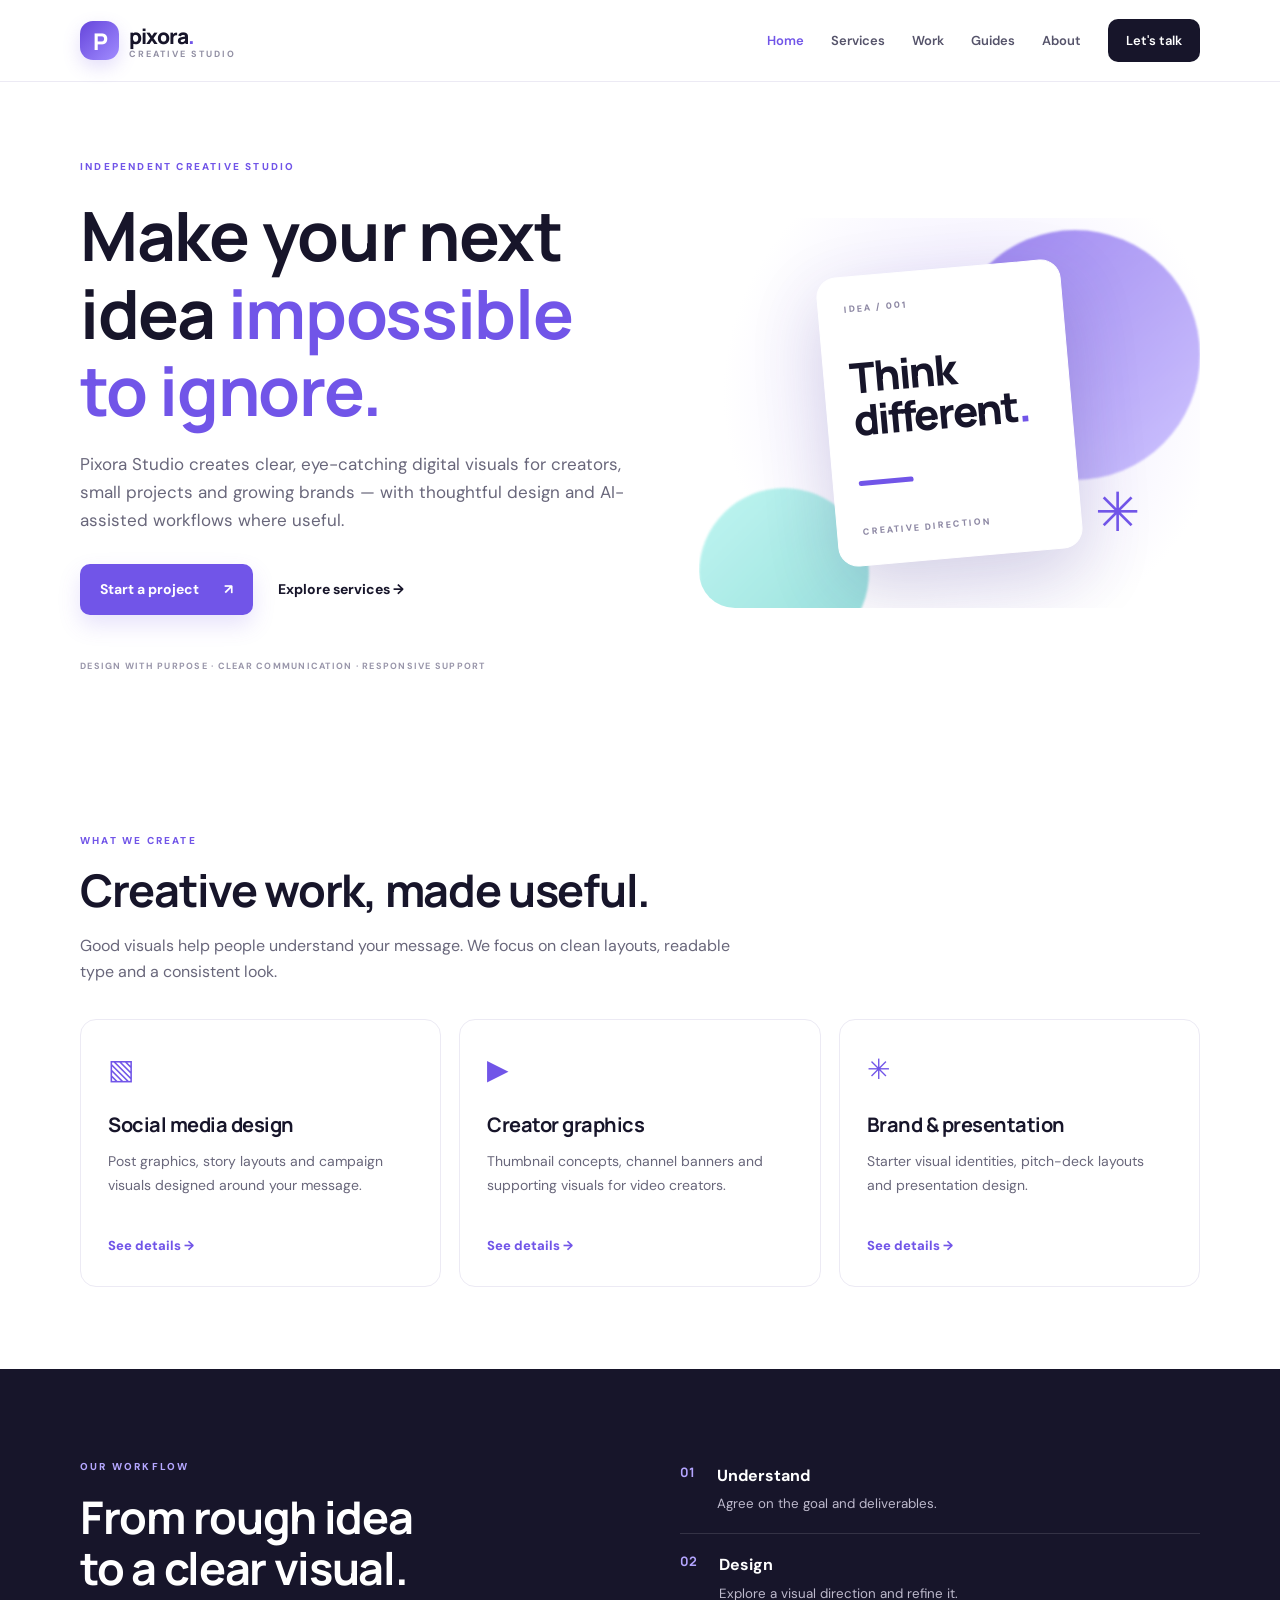
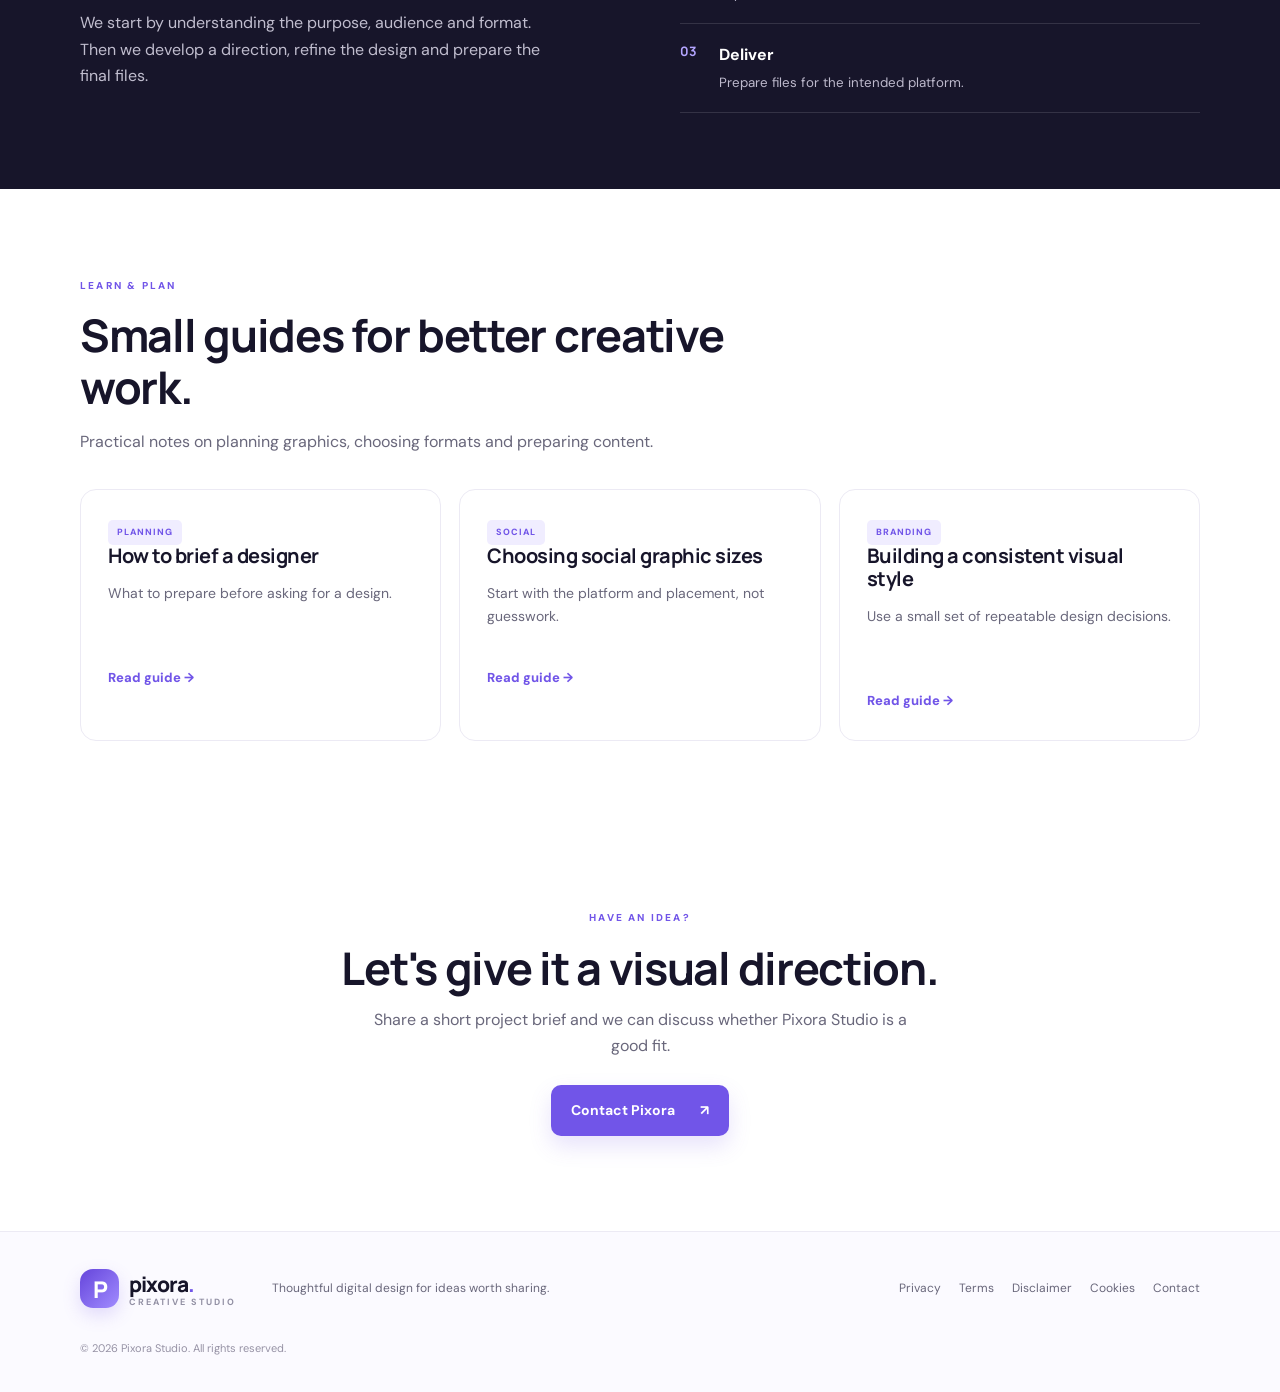
==== index.html @ 1c1d41c9 "Add files via upload" ====
<!doctype html>
<html lang="en">
<head>
  <meta charset="utf-8"><meta name="viewport" content="width=device-width, initial-scale=1">
  <meta name="description" content="Pixora Studio creates thoughtful digital designs, social media graphics, thumbnails and presentation visuals.">
  <title>Pixora Studio — Imagine. Create. Inspire.</title>
  <link rel="stylesheet" href="style.css">
</head>
<body><a class="skip-link" href="#main-content">Skip to content</a>
<header class="header">
  <a class="brand" href="index.html"><span class="logo">P</span><span>pixora<span class="brand-dot">.</span><small>CREATIVE STUDIO</small></span></a>
  <button class="menu-btn" aria-label="Open menu" aria-expanded="false">☰</button>
  <nav class="nav"><a class="current" href="index.html">Home</a><a href="services.html">Services</a><a href="work.html">Work</a><a href="guides.html">Guides</a><a href="about.html">About</a><a class="nav-button" href="contact.html">Let's talk</a></nav>
</header>
<main id="main-content">
<section class="hero wrap">
  <div class="hero-text"><span class="kicker">INDEPENDENT CREATIVE STUDIO</span>
    <h1>Make your next idea <span>impossible to ignore.</span></h1>
    <p>Pixora Studio creates clear, eye-catching digital visuals for creators, small projects and growing brands — with thoughtful design and AI-assisted workflows where useful.</p>
    <div class="button-row"><a class="btn" href="contact.html">Start a project <span>↗</span></a><a class="plain-link" href="services.html">Explore services →</a></div>
    <div class="micro">DESIGN WITH PURPOSE · CLEAR COMMUNICATION · RESPONSIVE SUPPORT</div>
  </div>
  <div class="hero-art" aria-label="Abstract purple and blue creative shapes"><div class="orb orb-one"></div><div class="orb orb-two"></div><div class="art-card"><span class="art-label">IDEA / 001</span><strong>Think<br>different<span>.</span></strong><div class="art-line"></div><small>CREATIVE DIRECTION</small></div><div class="spark">✳</div></div>
</section>
<section class="section wrap"><div class="section-head"><span class="kicker">WHAT WE CREATE</span><h2>Creative work, made useful.</h2><p>Good visuals help people understand your message. We focus on clean layouts, readable type and a consistent look.</p></div>
<div class="grid three">
  <article class="tile"><div class="tile-icon">▧</div><h3>Social media design</h3><p>Post graphics, story layouts and campaign visuals designed around your message.</p><a href="services.html#social">See details →</a></article>
  <article class="tile"><div class="tile-icon">▶</div><h3>Creator graphics</h3><p>Thumbnail concepts, channel banners and supporting visuals for video creators.</p><a href="services.html#creator">See details →</a></article>
  <article class="tile"><div class="tile-icon">✳</div><h3>Brand & presentation</h3><p>Starter visual identities, pitch-deck layouts and presentation design.</p><a href="services.html#brand">See details →</a></article>
</div></section>
<section class="feature"><div class="wrap feature-inner"><div><span class="kicker light">OUR WORKFLOW</span><h2>From rough idea<br>to a clear visual.</h2><p>We start by understanding the purpose, audience and format. Then we develop a direction, refine the design and prepare the final files.</p></div><ol class="steps"><li><b>01</b><span><strong>Understand</strong><small>Agree on the goal and deliverables.</small></span></li><li><b>02</b><span><strong>Design</strong><small>Explore a visual direction and refine it.</small></span></li><li><b>03</b><span><strong>Deliver</strong><small>Prepare files for the intended platform.</small></span></li></ol></div></section>
<section class="section wrap"><div class="section-head"><span class="kicker">LEARN & PLAN</span><h2>Small guides for better creative work.</h2><p>Practical notes on planning graphics, choosing formats and preparing content.</p></div>
<div class="grid three">
  <article class="tile"><span class="pill">PLANNING</span><h3>How to brief a designer</h3><p>What to prepare before asking for a design.</p><a href="guide-design-brief.html">Read guide →</a></article>
  <article class="tile"><span class="pill">SOCIAL</span><h3>Choosing social graphic sizes</h3><p>Start with the platform and placement, not guesswork.</p><a href="guide-social-graphics.html">Read guide →</a></article>
  <article class="tile"><span class="pill">BRANDING</span><h3>Building a consistent visual style</h3><p>Use a small set of repeatable design decisions.</p><a href="guide-visual-consistency.html">Read guide →</a></article>
</div></section>
<section class="closing wrap"><span class="kicker">HAVE AN IDEA?</span><h2>Let's give it a visual direction.</h2><p>Share a short project brief and we can discuss whether Pixora Studio is a good fit.</p><a class="btn" href="contact.html">Contact Pixora <span>↗</span></a></section>
</main>
<footer class="footer"><div class="wrap footer-inner"><a class="brand footer-brand" href="index.html"><span class="logo">P</span><span>pixora<span class="brand-dot">.</span><small>CREATIVE STUDIO</small></span></a><p>Thoughtful digital design for ideas worth sharing.</p><div class="footer-links"><a href="privacy.html">Privacy</a><a href="terms.html">Terms</a><a href="disclaimer.html">Disclaimer</a><a href="cookie-policy.html">Cookies</a><a href="contact.html">Contact</a></div><small class="copyright">© <span data-year></span> Pixora Studio. All rights reserved.</small></div></footer>
<script src="main.js"></script>
</body></html>
---- style.css ----
@import url('https://fonts.googleapis.com/css2?family=DM+Sans:wght@400;500;600;700&family=Manrope:wght@400;500;600;700;800&display=swap');
:root{--ink:#17152a;--muted:#69677b;--purple:#7155e8;--purple2:#a18cff;--line:#eceaf4;--paper:#fff;--soft:#f7f5ff;--cyan:#baf4f1}
*{box-sizing:border-box}html{scroll-behavior:smooth}body{margin:0;color:var(--ink);background:var(--paper);font-family:"DM Sans",Arial,sans-serif;line-height:1.65}a{color:inherit;text-decoration:none}.wrap{width:min(1120px,calc(100% - 44px));margin-inline:auto}
.header{height:82px;padding:0 max(22px,calc((100vw - 1120px)/2));display:flex;align-items:center;justify-content:space-between;border-bottom:1px solid var(--line);background:#fff;position:sticky;top:0;z-index:10}.brand{display:flex;align-items:center;gap:10px;font:800 21px Manrope,sans-serif;letter-spacing:-1px}.brand small{display:block;font:700 9px "DM Sans",sans-serif;letter-spacing:2px;color:#9290a4;margin-top:-2px}.brand-dot{color:var(--purple)}.logo{width:39px;height:39px;display:grid;place-items:center;border-radius:13px;color:#fff;background:linear-gradient(135deg,#6545db,#a18cff);font:800 23px Manrope;box-shadow:0 7px 18px #7659e833}.nav{display:flex;align-items:center;gap:27px;font-size:13px;font-weight:600;color:#55536a}.nav a:hover,.nav a.current{color:var(--purple)}.nav .nav-button{padding:11px 18px;border-radius:10px;background:var(--ink);color:#fff}.menu-btn{display:none;border:0;background:none;font-size:25px}
.hero{min-height:570px;display:grid;grid-template-columns:1.05fr .95fr;align-items:center;gap:65px;padding-block:70px}.kicker{font-size:10px;font-weight:800;letter-spacing:2.2px;color:var(--purple)}h1,h2,h3{font-family:Manrope,Arial,sans-serif;line-height:1.14;letter-spacing:-1.3px}h1{font-size:clamp(42px,5.4vw,68px);margin:19px 0 20px;max-width:650px}h1 span{color:var(--purple)}.hero-text>p,.page-hero>p{font-size:17px;color:var(--muted);max-width:570px}.button-row{display:flex;align-items:center;gap:25px;margin-top:30px}.btn{display:inline-flex;gap:25px;align-items:center;background:var(--purple);color:white;padding:14px 20px;border-radius:10px;font-weight:700;font-size:14px;box-shadow:0 10px 22px #7155e82b}.btn:hover{background:#5c43ce;transform:translateY(-1px)}.plain-link{font-weight:700;color:var(--ink);font-size:14px}.micro{font-size:9px;letter-spacing:1.25px;color:#9996aa;margin-top:44px;font-weight:700}.hero-art{height:390px;position:relative;display:grid;place-items:center;background:radial-gradient(circle at 55% 45%,#e6ddff 0,#f8f6ff 48%,#fff 72%);border-radius:36px;overflow:hidden}.orb{position:absolute;border-radius:50%;filter:blur(1px)}.orb-one{width:250px;height:250px;background:linear-gradient(135deg,#7555e9,#bcaeff);top:12px;right:0;opacity:.7}.orb-two{width:170px;height:170px;background:linear-gradient(135deg,#b9f5f0,#8adbd7);bottom:-50px;left:0;opacity:.9}.art-card{position:relative;width:245px;height:290px;padding:25px;background:#fff;border:1px solid #fff;border-radius:20px;box-shadow:0 25px 70px #42347c30;transform:rotate(-5deg);display:flex;flex-direction:column;justify-content:space-between}.art-label,.art-card small{font-size:9px;letter-spacing:2px;color:#8c87a3;font-weight:800}.art-card strong{font:800 42px/1.02 Manrope;letter-spacing:-2px}.art-card strong span{color:var(--purple)}.art-line{height:5px;width:55px;border-radius:5px;background:var(--purple)}.spark{position:absolute;right:12%;bottom:13%;font-size:54px;color:var(--purple)}
.section{padding-block:82px}.section-head{max-width:650px;margin-bottom:34px}.section-head h2,.feature h2,.closing h2{font-size:clamp(31px,4vw,45px);margin:13px 0}.section-head p,.tile p,.feature p,.closing p{color:var(--muted)}.grid{display:grid;gap:18px}.three{grid-template-columns:repeat(3,1fr)}.tile{padding:27px;border:1px solid var(--line);border-radius:16px;background:#fff;transition:.2s}.tile:hover{transform:translateY(-4px);box-shadow:0 15px 35px #30205d0c}.tile-icon{font-size:28px;color:var(--purple);margin-bottom:20px}.tile h3{font-size:20px;margin:0 0 10px;letter-spacing:-.5px}.tile p{font-size:14px;min-height:68px}.tile>a,.work-card>a{font-size:13px;color:var(--purple);font-weight:800}.feature{background:var(--ink);color:#fff;padding:76px 0}.feature-inner{display:grid;grid-template-columns:1fr 1fr;gap:80px;align-items:center}.kicker.light{color:#b5a7ff}.feature p{color:#c0bdce;max-width:460px}.steps{list-style:none;margin:0;padding:0}.steps li{display:flex;gap:22px;padding:18px 0;border-bottom:1px solid #ffffff20}.steps li>b{color:#b4a5ff;font:700 13px Manrope}.steps strong,.steps small{display:block}.steps small{color:#bdb9cc;margin-top:4px}.pill{display:inline-block;background:#f0edff;color:#7155e8;padding:5px 9px;border-radius:5px;font-size:9px;font-weight:800;letter-spacing:1px}.closing{text-align:center;padding-block:80px 95px}.closing p{max-width:550px;margin:0 auto 25px}.footer{border-top:1px solid var(--line);background:#fbfaff;padding:35px 0}.footer-inner{display:flex;align-items:center;gap:28px;flex-wrap:wrap}.footer-brand{margin-right:8px}.footer-inner>p{font-size:12px;color:var(--muted);margin-right:auto}.footer-links{display:flex;gap:18px;font-size:12px;color:var(--muted)}.copyright{width:100%;font-size:11px;color:#9692a5}
.page-hero{padding-block:85px 45px}.page-hero h1{max-width:800px}.page-hero>p{max-width:680px}.service-list{padding-top:20px}.service-row{display:grid;grid-template-columns:90px 1fr;gap:25px;padding:38px 0;border-top:1px solid var(--line);scroll-margin-top:100px}.service-number{font:800 34px Manrope;color:#c2b8f5}.service-row h2{font-size:31px;margin:12px 0}.service-row p,.service-row li{color:var(--muted);max-width:750px}.service-row ul{padding-left:20px}.service-row li{margin:5px 0}.portfolio-grid{padding-top:10px}.work-card{min-width:0}.work-card h3{font-size:18px;margin-bottom:5px}.work-card p{font-size:13px;color:var(--muted)}.sample{height:260px;border-radius:16px;padding:20px;display:flex;flex-direction:column;justify-content:space-between;overflow:hidden}.sample span,.sample small{font-size:9px;letter-spacing:1.7px;font-weight:800}.sample strong{font:800 38px/1.02 Manrope;letter-spacing:-2px}.sample-one{background:#dcd1ff;color:#352267}.sample-two{background:#16172b;color:#c8f7ef}.sample-three{background:#c8f1e9;color:#17463e}.notice{padding:17px 19px;border-left:3px solid var(--purple);background:var(--soft);font-size:13px;color:#5c5871;margin:30px 0}.about-layout{display:grid;grid-template-columns:1.2fr .8fr;gap:70px}.about-layout h2{font-size:32px}.about-layout p{color:var(--muted)}.values{padding:28px;background:var(--soft);border-radius:16px}.values h3{margin-top:0}.values p{border-top:1px solid #e5e0fb;padding-top:13px}.contact-layout{display:grid;grid-template-columns:1fr 1fr;gap:65px;padding-top:15px}.contact-info h2{font-size:27px}.contact-info li{margin:10px 0;color:var(--muted)}.contact-form{padding:28px;border:1px solid var(--line);border-radius:17px;box-shadow:0 12px 35px #30205d09}.contact-form label{display:block;font-size:12px;font-weight:700;margin-bottom:15px}.contact-form input,.contact-form select,.contact-form textarea{width:100%;display:block;margin-top:7px;border:1px solid #dedbea;border-radius:8px;padding:12px;font:14px "DM Sans";color:var(--ink);background:#fff}.contact-form input:focus,.contact-form textarea:focus,.contact-form select:focus{outline:2px solid #c9bfff;border-color:var(--purple)}.form-note,.form-status,.muted{font-size:11px;color:#89869a}.form-status{margin-bottom:0}.article,.legal{max-width:800px;padding-block:65px 100px}.article h1,.legal h1{font-size:clamp(38px,5vw,56px)}.article h2,.legal h2{font-size:23px;margin:35px 0 10px;letter-spacing:-.5px}.article p,.article li,.legal p{color:#5f5d70}.article-intro{font-size:19px!important;color:#77738b!important}.back-link{display:inline-block;color:var(--purple);font-size:13px;font-weight:700;margin-bottom:30px}
@media(max-width:800px){.header{height:70px}.menu-btn{display:block}.nav{display:none;position:absolute;top:69px;left:0;right:0;background:#fff;padding:18px 22px 24px;border-bottom:1px solid var(--line);flex-direction:column;align-items:stretch;gap:16px}.nav.open{display:flex}.nav .nav-button{text-align:center}.hero{grid-template-columns:1fr;gap:25px;padding-block:55px}.hero-art{height:330px}.three{grid-template-columns:1fr}.tile p{min-height:0}.feature-inner,.about-layout,.contact-layout{grid-template-columns:1fr;gap:30px}.section{padding-block:60px}.page-hero{padding-block:60px 25px}.service-row{grid-template-columns:45px 1fr;gap:12px}.service-number{font-size:25px}.sample{height:230px}.footer-inner{gap:16px}.footer-inner>p{width:100%;order:3}.footer-links{flex-wrap:wrap}.copyright{order:4}}
@media(prefers-reduced-motion:reduce){*{scroll-behavior:auto!important;transition:none!important}}

/* Accessibility and keyboard navigation */
:focus-visible{outline:3px solid #7155e8;outline-offset:3px}
.skip-link{position:absolute;left:-9999px;top:8px;background:#17152a;color:#fff;padding:10px 14px;z-index:100;border-radius:6px}.skip-link:focus{left:12px}
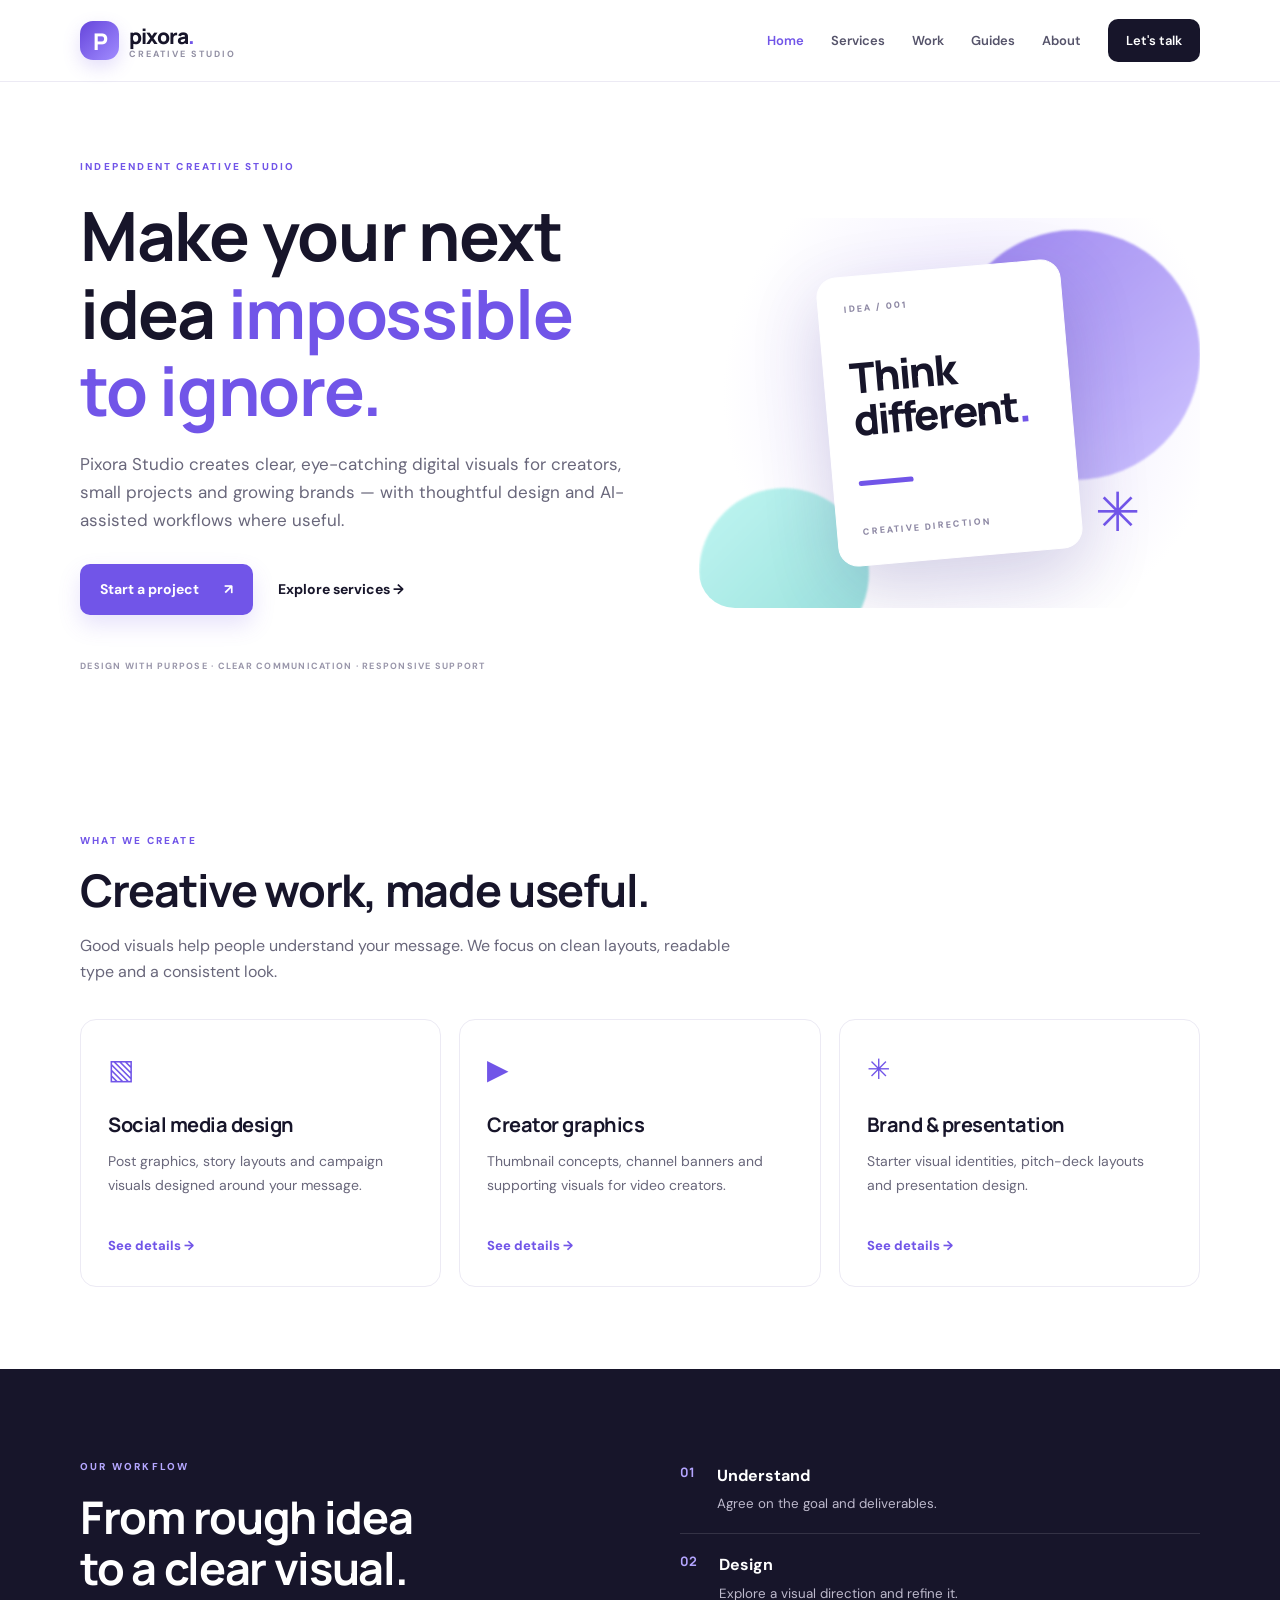
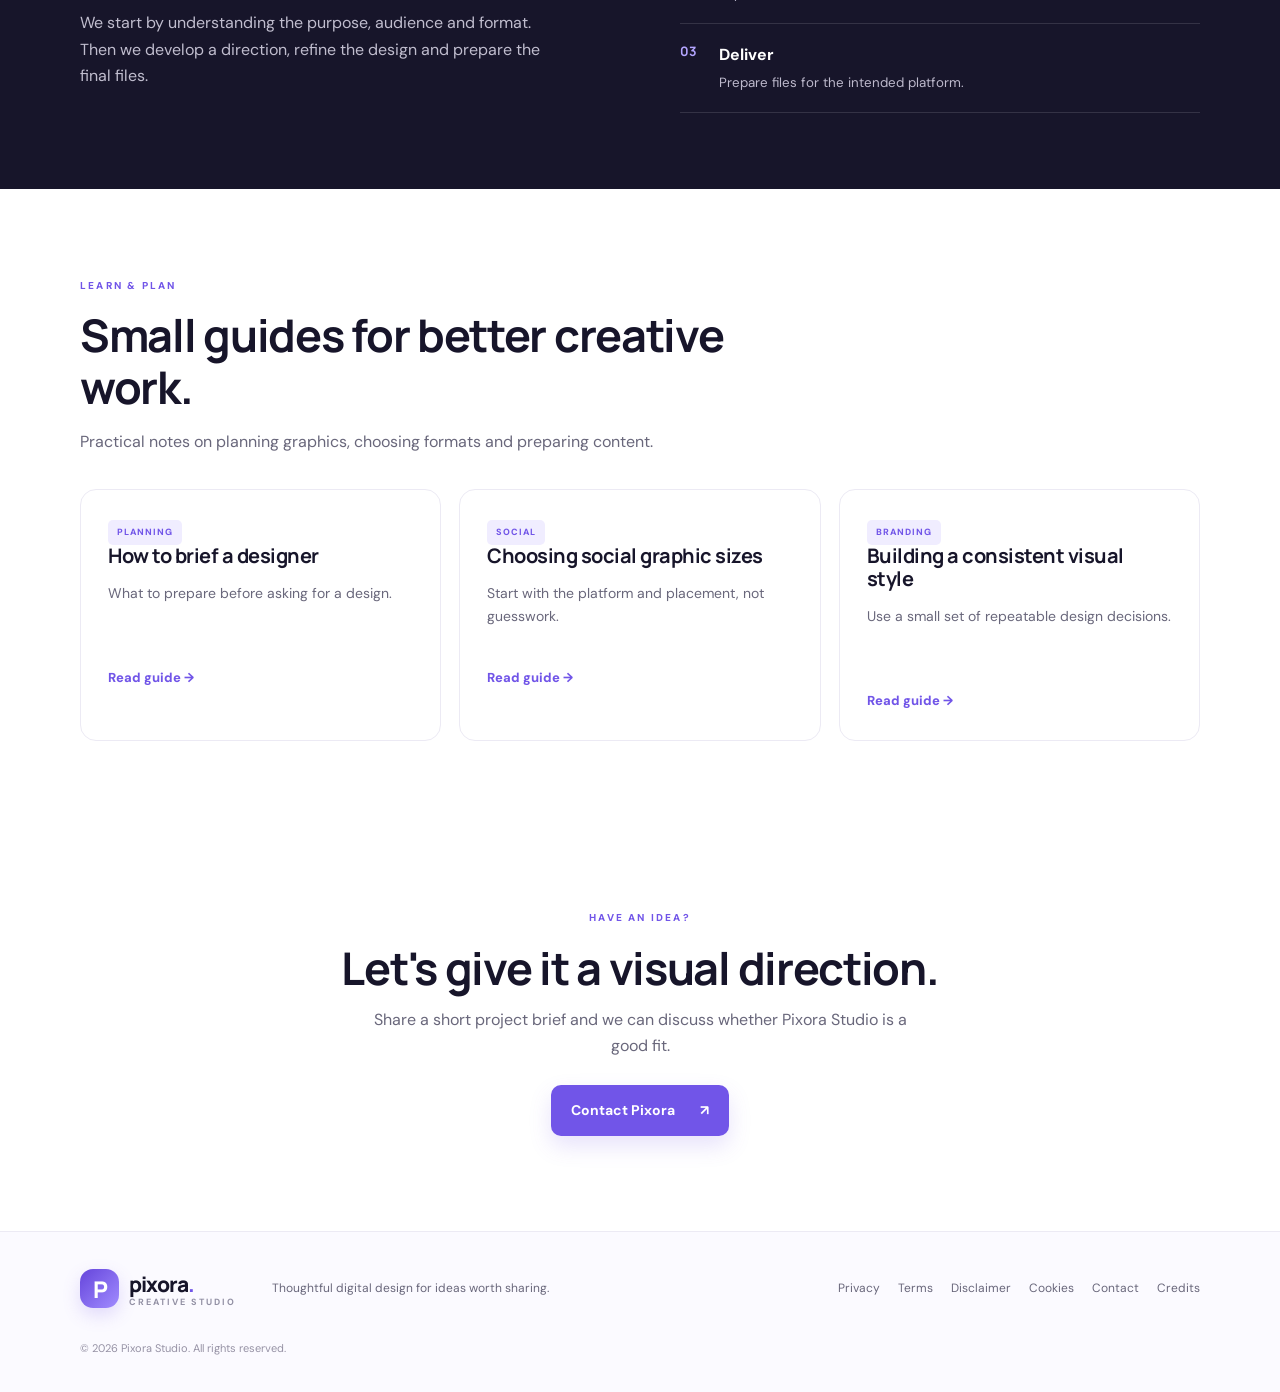
==== commit 980ff38a: "Update index.html" ====
--- a/index.html
+++ b/index.html
@@ -1,42 +1,187 @@
+
 <!doctype html>
 <html lang="en">
 <head>
-  <meta charset="utf-8"><meta name="viewport" content="width=device-width, initial-scale=1">
+  <meta charset="utf-8">
+  <meta name="viewport" content="width=device-width, initial-scale=1">
   <meta name="description" content="Pixora Studio creates thoughtful digital designs, social media graphics, thumbnails and presentation visuals.">
   <title>Pixora Studio — Imagine. Create. Inspire.</title>
   <link rel="stylesheet" href="style.css">
 </head>
-<body><a class="skip-link" href="#main-content">Skip to content</a>
+<body>
+
+<a class="skip-link" href="#main-content">Skip to content</a>
+
 <header class="header">
-  <a class="brand" href="index.html"><span class="logo">P</span><span>pixora<span class="brand-dot">.</span><small>CREATIVE STUDIO</small></span></a>
+  <a class="brand" href="index.html">
+    <span class="logo">P</span>
+    <span>pixora<span class="brand-dot">.</span><small>CREATIVE STUDIO</small></span>
+  </a>
+
   <button class="menu-btn" aria-label="Open menu" aria-expanded="false">☰</button>
-  <nav class="nav"><a class="current" href="index.html">Home</a><a href="services.html">Services</a><a href="work.html">Work</a><a href="guides.html">Guides</a><a href="about.html">About</a><a class="nav-button" href="contact.html">Let's talk</a></nav>
+
+  <nav class="nav">
+    <a class="current" href="index.html">Home</a>
+    <a href="services.html">Services</a>
+    <a href="work.html">Work</a>
+    <a href="guides.html">Guides</a>
+    <a href="about.html">About</a>
+    <a class="nav-button" href="contact.html">Let's talk</a>
+  </nav>
 </header>
+
 <main id="main-content">
+
 <section class="hero wrap">
-  <div class="hero-text"><span class="kicker">INDEPENDENT CREATIVE STUDIO</span>
+  <div class="hero-text">
+    <span class="kicker">INDEPENDENT CREATIVE STUDIO</span>
     <h1>Make your next idea <span>impossible to ignore.</span></h1>
     <p>Pixora Studio creates clear, eye-catching digital visuals for creators, small projects and growing brands — with thoughtful design and AI-assisted workflows where useful.</p>
-    <div class="button-row"><a class="btn" href="contact.html">Start a project <span>↗</span></a><a class="plain-link" href="services.html">Explore services →</a></div>
+
+    <div class="button-row">
+      <a class="btn" href="contact.html">Start a project <span>↗</span></a>
+      <a class="plain-link" href="services.html">Explore services →</a>
+    </div>
+
     <div class="micro">DESIGN WITH PURPOSE · CLEAR COMMUNICATION · RESPONSIVE SUPPORT</div>
   </div>
-  <div class="hero-art" aria-label="Abstract purple and blue creative shapes"><div class="orb orb-one"></div><div class="orb orb-two"></div><div class="art-card"><span class="art-label">IDEA / 001</span><strong>Think<br>different<span>.</span></strong><div class="art-line"></div><small>CREATIVE DIRECTION</small></div><div class="spark">✳</div></div>
+
+  <div class="hero-art" aria-label="Abstract purple and blue creative shapes">
+    <div class="orb orb-one"></div>
+    <div class="orb orb-two"></div>
+    <div class="art-card">
+      <span class="art-label">IDEA / 001</span>
+      <strong>Think<br>different<span>.</span></strong>
+      <div class="art-line"></div>
+      <small>CREATIVE DIRECTION</small>
+    </div>
+    <div class="spark">✳</div>
+  </div>
 </section>
-<section class="section wrap"><div class="section-head"><span class="kicker">WHAT WE CREATE</span><h2>Creative work, made useful.</h2><p>Good visuals help people understand your message. We focus on clean layouts, readable type and a consistent look.</p></div>
-<div class="grid three">
-  <article class="tile"><div class="tile-icon">▧</div><h3>Social media design</h3><p>Post graphics, story layouts and campaign visuals designed around your message.</p><a href="services.html#social">See details →</a></article>
-  <article class="tile"><div class="tile-icon">▶</div><h3>Creator graphics</h3><p>Thumbnail concepts, channel banners and supporting visuals for video creators.</p><a href="services.html#creator">See details →</a></article>
-  <article class="tile"><div class="tile-icon">✳</div><h3>Brand & presentation</h3><p>Starter visual identities, pitch-deck layouts and presentation design.</p><a href="services.html#brand">See details →</a></article>
-</div></section>
-<section class="feature"><div class="wrap feature-inner"><div><span class="kicker light">OUR WORKFLOW</span><h2>From rough idea<br>to a clear visual.</h2><p>We start by understanding the purpose, audience and format. Then we develop a direction, refine the design and prepare the final files.</p></div><ol class="steps"><li><b>01</b><span><strong>Understand</strong><small>Agree on the goal and deliverables.</small></span></li><li><b>02</b><span><strong>Design</strong><small>Explore a visual direction and refine it.</small></span></li><li><b>03</b><span><strong>Deliver</strong><small>Prepare files for the intended platform.</small></span></li></ol></div></section>
-<section class="section wrap"><div class="section-head"><span class="kicker">LEARN & PLAN</span><h2>Small guides for better creative work.</h2><p>Practical notes on planning graphics, choosing formats and preparing content.</p></div>
-<div class="grid three">
-  <article class="tile"><span class="pill">PLANNING</span><h3>How to brief a designer</h3><p>What to prepare before asking for a design.</p><a href="guide-design-brief.html">Read guide →</a></article>
-  <article class="tile"><span class="pill">SOCIAL</span><h3>Choosing social graphic sizes</h3><p>Start with the platform and placement, not guesswork.</p><a href="guide-social-graphics.html">Read guide →</a></article>
-  <article class="tile"><span class="pill">BRANDING</span><h3>Building a consistent visual style</h3><p>Use a small set of repeatable design decisions.</p><a href="guide-visual-consistency.html">Read guide →</a></article>
-</div></section>
-<section class="closing wrap"><span class="kicker">HAVE AN IDEA?</span><h2>Let's give it a visual direction.</h2><p>Share a short project brief and we can discuss whether Pixora Studio is a good fit.</p><a class="btn" href="contact.html">Contact Pixora <span>↗</span></a></section>
+
+<section class="section wrap">
+  <div class="section-head">
+    <span class="kicker">WHAT WE CREATE</span>
+    <h2>Creative work, made useful.</h2>
+    <p>Good visuals help people understand your message. We focus on clean layouts, readable type and a consistent look.</p>
+  </div>
+
+  <div class="grid three">
+    <article class="tile">
+      <div class="tile-icon">▧</div>
+      <h3>Social media design</h3>
+      <p>Post graphics, story layouts and campaign visuals designed around your message.</p>
+      <a href="services.html#social">See details →</a>
+    </article>
+
+    <article class="tile">
+      <div class="tile-icon">▶</div>
+      <h3>Creator graphics</h3>
+      <p>Thumbnail concepts, channel banners and supporting visuals for video creators.</p>
+      <a href="services.html#creator">See details →</a>
+    </article>
+
+    <article class="tile">
+      <div class="tile-icon">✳</div>
+      <h3>Brand & presentation</h3>
+      <p>Starter visual identities, pitch-deck layouts and presentation design.</p>
+      <a href="services.html#brand">See details →</a>
+    </article>
+  </div>
+</section>
+
+<section class="feature">
+  <div class="wrap feature-inner">
+    <div>
+      <span class="kicker light">OUR WORKFLOW</span>
+      <h2>From rough idea<br>to a clear visual.</h2>
+      <p>We start by understanding the purpose, audience and format. Then we develop a direction, refine the design and prepare the final files.</p>
+    </div>
+
+    <ol class="steps">
+      <li>
+        <b>01</b>
+        <span><strong>Understand</strong><small>Agree on the goal and deliverables.</small></span>
+      </li>
+      <li>
+        <b>02</b>
+        <span><strong>Design</strong><small>Explore a visual direction and refine it.</small></span>
+      </li>
+      <li>
+        <b>03</b>
+        <span><strong>Deliver</strong><small>Prepare files for the intended platform.</small></span>
+      </li>
+    </ol>
+  </div>
+</section>
+
+<section class="section wrap">
+  <div class="section-head">
+    <span class="kicker">LEARN & PLAN</span>
+    <h2>Small guides for better creative work.</h2>
+    <p>Practical notes on planning graphics, choosing formats and preparing content.</p>
+  </div>
+
+  <div class="grid three">
+    <article class="tile">
+      <span class="pill">PLANNING</span>
+      <h3>How to brief a designer</h3>
+      <p>What to prepare before asking for a design.</p>
+      <a href="guide-design-brief.html">Read guide →</a>
+    </article>
+
+    <article class="tile">
+      <span class="pill">SOCIAL</span>
+      <h3>Choosing social graphic sizes</h3>
+      <p>Start with the platform and placement, not guesswork.</p>
+      <a href="guide-social-graphics.html">Read guide →</a>
+    </article>
+
+    <article class="tile">
+      <span class="pill">BRANDING</span>
+      <h3>Building a consistent visual style</h3>
+      <p>Use a small set of repeatable design decisions.</p>
+      <a href="guide-visual-consistency.html">Read guide →</a>
+    </article>
+  </div>
+</section>
+
+<section class="closing wrap">
+  <span class="kicker">HAVE AN IDEA?</span>
+  <h2>Let's give it a visual direction.</h2>
+  <p>Share a short project brief and we can discuss whether Pixora Studio is a good fit.</p>
+  <a class="btn" href="contact.html">Contact Pixora <span>↗</span></a>
+</section>
+
 </main>
-<footer class="footer"><div class="wrap footer-inner"><a class="brand footer-brand" href="index.html"><span class="logo">P</span><span>pixora<span class="brand-dot">.</span><small>CREATIVE STUDIO</small></span></a><p>Thoughtful digital design for ideas worth sharing.</p><div class="footer-links"><a href="privacy.html">Privacy</a><a href="terms.html">Terms</a><a href="disclaimer.html">Disclaimer</a><a href="cookie-policy.html">Cookies</a><a href="contact.html">Contact</a></div><small class="copyright">© <span data-year></span> Pixora Studio. All rights reserved.</small></div></footer>
+
+<footer class="footer">
+  <div class="wrap footer-inner">
+
+    <a class="brand footer-brand" href="index.html">
+      <span class="logo">P</span>
+      <span>pixora<span class="brand-dot">.</span><small>CREATIVE STUDIO</small></span>
+    </a>
+
+    <p>Thoughtful digital design for ideas worth sharing.</p>
+
+    <div class="footer-links">
+      <a href="privacy.html">Privacy</a>
+      <a href="terms.html">Terms</a>
+      <a href="disclaimer.html">Disclaimer</a>
+      <a href="cookie-policy.html">Cookies</a>
+      <a href="contact.html">Contact</a>
+      <a href="Credits.html">Credits</a>
+    </div>
+
+    <small class="copyright">
+      © <span data-year></span> Pixora Studio. All rights reserved.
+    </small>
+
+  </div>
+</footer>
+
 <script src="main.js"></script>
-</body></html>+
+</body>
+</html>
